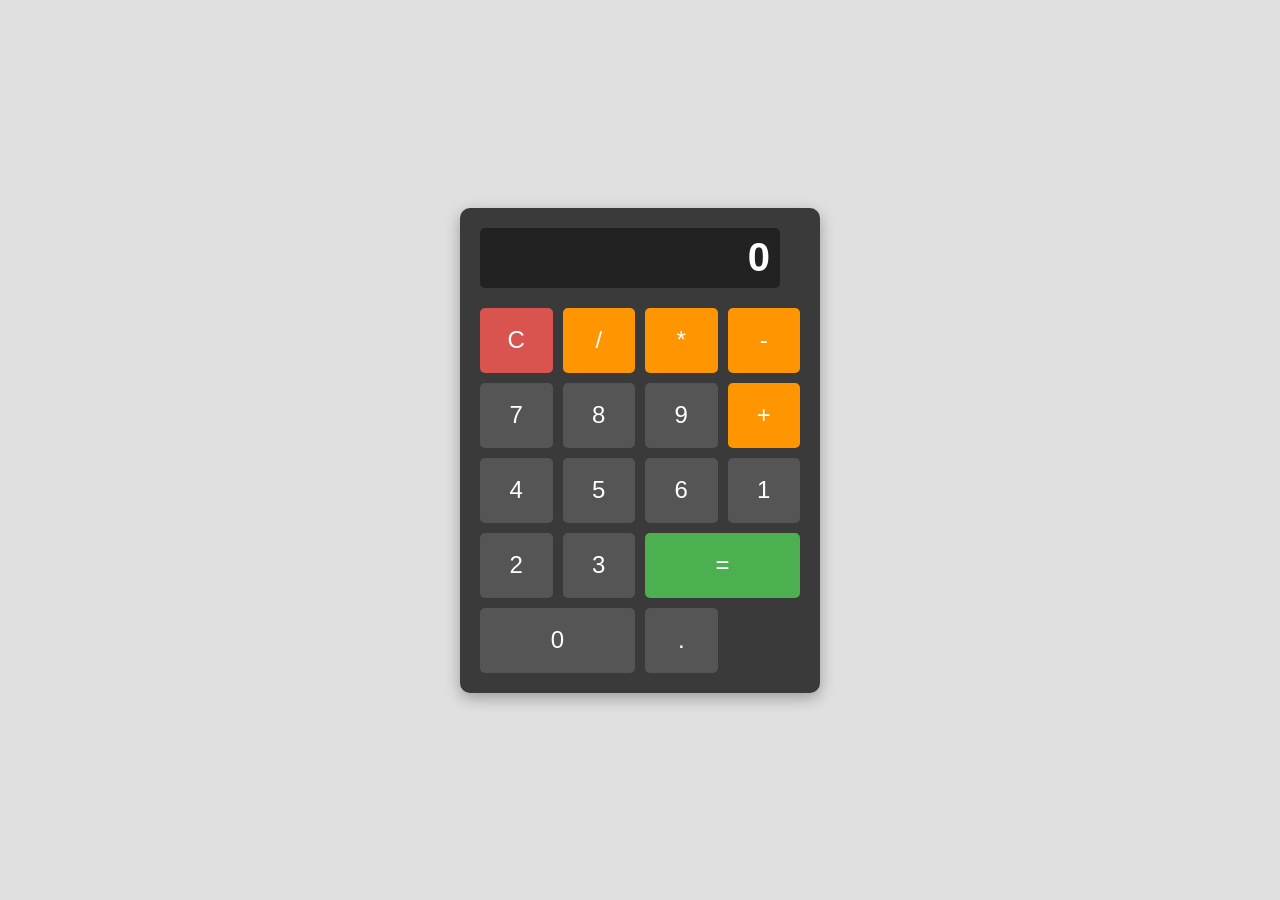
==== Calculator/index.html @ b73c1699 "first commit" ====
<!DOCTYPE html>
<html lang="en">
<head>
    <meta charset="UTF-8">
    <meta name="viewport" content="width=device-width, initial-scale=1.0">
    <title>Simple Calculator</title>
    <link rel="stylesheet" href="style.css">
</head>
<body>
    <div class="calculator">
        <div class="display">
            <input type="text" id="calculator-display" value="0" readonly>
        </div>
        <div class="buttons">
            <button class="button clear" data-action="clear">C</button>
            <button class="button operator" data-action="divide">/</button>
            <button class="button operator" data-action="multiply">*</button>
            <button class="button operator" data-action="subtract">-</button>

            <button class="button number">7</button>
            <button class="button number">8</button>
            <button class="button number">9</button>
            <button class="button operator" data-action="add">+</button>

            <button class="button number">4</button>
            <button class="button number">5</button>
            <button class="button number">6</button>

            <button class="button number">1</button>
            <button class="button number">2</button>
            <button class="button number">3</button>
            <button class="button equal" data-action="calculate">=</button>

            <button class="button number zero">0</button>
            <button class="button decimal" data-action="decimal">.</button>
        </div>
    </div>
    <script src="script.js"></script>
</body>
</html>
---- Calculator/style.css ----
body {
    display: flex;
    justify-content: center;
    align-items: center;
    min-height: 100vh;
    margin: 0;
    font-family: 'Arial', sans-serif;
    background-color: #e0e0e0;
}

.calculator {
    background-color: #3a3a3a;
    border-radius: 10px;
    box-shadow: 0 5px 15px rgba(0, 0, 0, 0.3);
    padding: 20px;
    width: 320px; /* Fixed width for the calculator */
}

.display {
    margin-bottom: 20px;
}

#calculator-display {
    width: calc(100% - 20px); /* Account for padding */
    height: 60px;
    background-color: #222;
    color: #fff;
    font-size: 2.5em;
    text-align: right;
    border: none;
    border-radius: 5px;
    padding: 0 10px;
    box-sizing: border-box; /* Include padding in width */
    font-weight: bold;
}

.buttons {
    display: grid;
    grid-template-columns: repeat(4, 1fr);
    gap: 10px;
}

.button {
    width: 100%; /* Ensure buttons fill their grid cell */
    height: 65px;
    border: none;
    border-radius: 5px;
    font-size: 1.5em;
    cursor: pointer;
    transition: background-color 0.2s ease;
    display: flex;
    justify-content: center;
    align-items: center;
    color: #fff; /* Default text color */
}

/* Number buttons */
.button.number,
.button.decimal {
    background-color: #555;
}

.button.number:hover,
.button.decimal:hover {
    background-color: #777;
}

/* Operator buttons */
.button.operator {
    background-color: #ff9500;
}

.button.operator:hover {
    background-color: #ffb547;
}

/* Clear button */
.button.clear {
    background-color: #d9534f;
}

.button.clear:hover {
    background-color: #e47875;
}

/* Equal button */
.button.equal {
    background-color: #4CAF50;
    grid-column: span 2; /* Make '=' span two columns */
}

.button.equal:hover {
    background-color: #6dbe72;
}

/* Specific styling for the zero button */
.button.zero {
    grid-column: span 2; /* Make '0' span two columns */
}
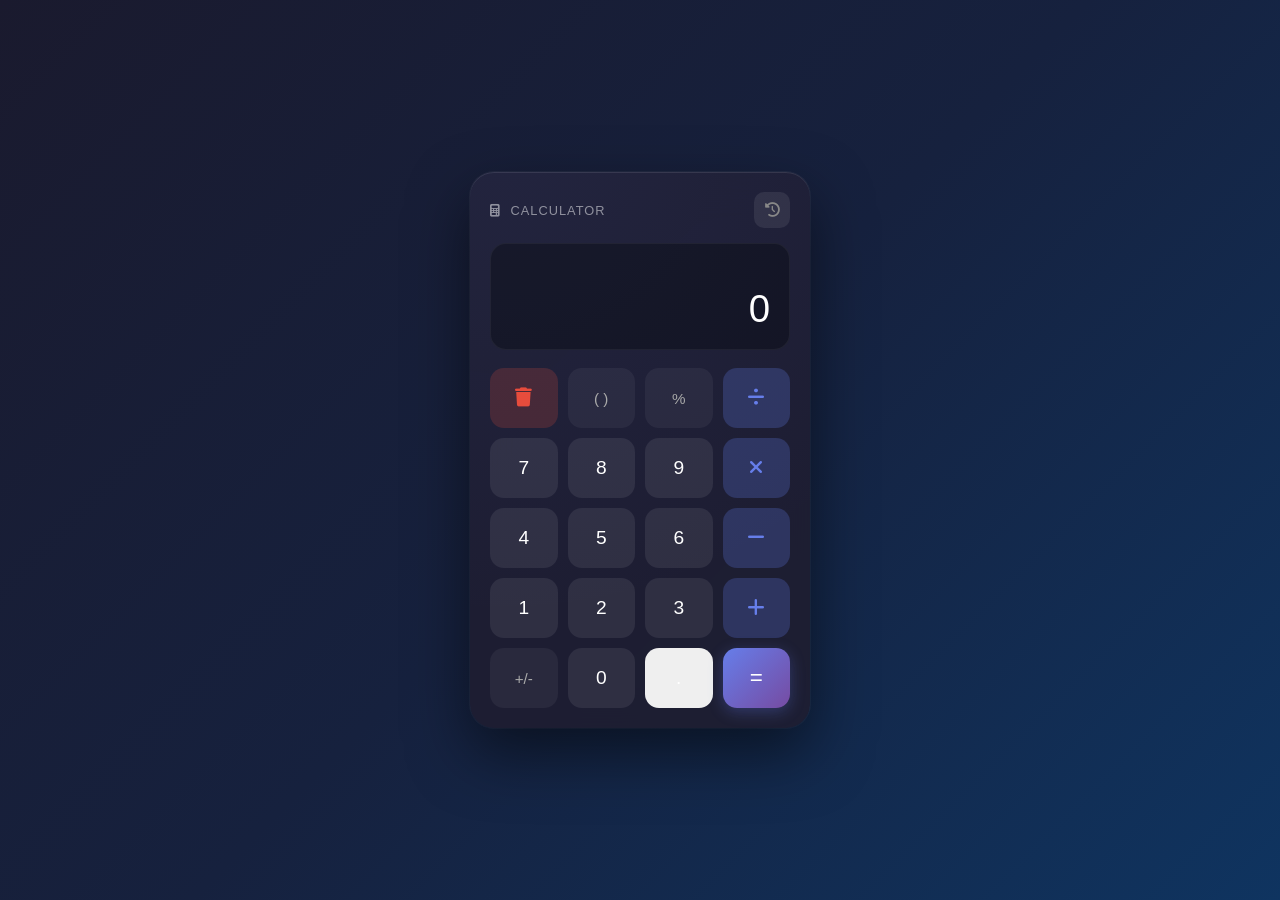
==== commit d909a01c: "Upgrade Analog-Clock with minute ticks, stopwatch, world clocks + Upgrade Calculator with history, k" ====
--- a/Calculator/index.html
+++ b/Calculator/index.html
@@ -3,38 +3,64 @@
 <head>
     <meta charset="UTF-8">
     <meta name="viewport" content="width=device-width, initial-scale=1.0">
-    <title>Simple Calculator</title>
+    <title>Calculator</title>
     <link rel="stylesheet" href="style.css">
+    <link rel="stylesheet" href="https://cdnjs.cloudflare.com/ajax/libs/font-awesome/6.4.0/css/all.min.css">
 </head>
 <body>
     <div class="calculator">
+        <!-- Header -->
+        <div class="calc-header">
+            <span class="calc-title"><i class="fas fa-calculator"></i> Calculator</span>
+            <button class="history-toggle" id="historyToggle"><i class="fas fa-clock-rotate-left"></i></button>
+        </div>
+
+        <!-- Display -->
         <div class="display">
+            <div class="display-expression" id="expression"></div>
             <input type="text" id="calculator-display" value="0" readonly>
         </div>
+
+        <!-- Buttons -->
         <div class="buttons">
-            <button class="button clear" data-action="clear">C</button>
-            <button class="button operator" data-action="divide">/</button>
-            <button class="button operator" data-action="multiply">*</button>
-            <button class="button operator" data-action="subtract">-</button>
+            <button class="button clear" data-action="clear"><i class="fas fa-trash"></i></button>
+            <button class="button parens" data-action="parens">( )</button>
+            <button class="button percent" data-action="percent">%</button>
+            <button class="button operator" data-action="divide"><i class="fas fa-divide"></i></button>
 
             <button class="button number">7</button>
             <button class="button number">8</button>
             <button class="button number">9</button>
-            <button class="button operator" data-action="add">+</button>
+            <button class="button operator" data-action="multiply"><i class="fas fa-xmark"></i></button>
 
             <button class="button number">4</button>
             <button class="button number">5</button>
             <button class="button number">6</button>
+            <button class="button operator" data-action="subtract"><i class="fas fa-minus"></i></button>
 
             <button class="button number">1</button>
             <button class="button number">2</button>
             <button class="button number">3</button>
+            <button class="button operator" data-action="add"><i class="fas fa-plus"></i></button>
+
+            <button class="button negate" data-action="negate">+/-</button>
+            <button class="button number">0</button>
+            <button class="button decimal" data-action="decimal">.</button>
             <button class="button equal" data-action="calculate">=</button>
+        </div>
 
-            <button class="button number zero">0</button>
-            <button class="button decimal" data-action="decimal">.</button>
+        <!-- History Panel -->
+        <div class="history-panel hidden" id="historyPanel">
+            <div class="history-header">
+                <span>History</span>
+                <button class="history-clear" id="historyClear"><i class="fas fa-trash-can"></i></button>
+            </div>
+            <div class="history-list" id="historyList">
+                <div class="history-empty">No calculations yet</div>
+            </div>
         </div>
     </div>
+
     <script src="script.js"></script>
 </body>
-</html>+</html>
--- a/Calculator/style.css
+++ b/Calculator/style.css
@@ -1,99 +1,358 @@
+* {
+    margin: 0;
+    padding: 0;
+    box-sizing: border-box;
+}
+
 body {
     display: flex;
     justify-content: center;
     align-items: center;
     min-height: 100vh;
-    margin: 0;
-    font-family: 'Arial', sans-serif;
-    background-color: #e0e0e0;
-}
-
+    font-family: 'Segoe UI', Arial, sans-serif;
+    background: linear-gradient(135deg, #1a1a2e, #16213e, #0f3460);
+    overflow: hidden;
+}
+
+/* ===== Calculator ===== */
 .calculator {
-    background-color: #3a3a3a;
+    width: 340px;
+    background: rgba(30, 30, 50, 0.95);
+    border-radius: 24px;
+    padding: 20px;
+    box-shadow:
+        0 25px 60px rgba(0, 0, 0, 0.5),
+        0 0 0 1px rgba(255, 255, 255, 0.05),
+        inset 0 1px 0 rgba(255, 255, 255, 0.1);
+    backdrop-filter: blur(20px);
+    position: relative;
+    overflow: hidden;
+}
+
+.calculator::before {
+    content: '';
+    position: absolute;
+    top: -50%;
+    left: -50%;
+    width: 200%;
+    height: 200%;
+    background: radial-gradient(circle at 30% 20%, rgba(102, 126, 234, 0.08), transparent 50%);
+    pointer-events: none;
+}
+
+/* ===== Header ===== */
+.calc-header {
+    display: flex;
+    justify-content: space-between;
+    align-items: center;
+    margin-bottom: 15px;
+    position: relative;
+}
+
+.calc-title {
+    color: rgba(255, 255, 255, 0.5);
+    font-size: 0.8em;
+    letter-spacing: 1px;
+    text-transform: uppercase;
+}
+
+.calc-title i {
+    margin-right: 5px;
+}
+
+.history-toggle {
+    background: rgba(255, 255, 255, 0.08);
+    border: none;
+    color: #888;
+    width: 36px;
+    height: 36px;
     border-radius: 10px;
-    box-shadow: 0 5px 15px rgba(0, 0, 0, 0.3);
-    padding: 20px;
-    width: 320px; /* Fixed width for the calculator */
-}
-
+    cursor: pointer;
+    font-size: 0.9em;
+    transition: all 0.2s;
+    display: flex;
+    align-items: center;
+    justify-content: center;
+}
+
+.history-toggle:hover {
+    background: rgba(255, 255, 255, 0.15);
+    color: #667eea;
+}
+
+.history-toggle.active {
+    background: rgba(102, 126, 234, 0.2);
+    color: #667eea;
+}
+
+/* ===== Display ===== */
 .display {
-    margin-bottom: 20px;
+    background: rgba(0, 0, 0, 0.3);
+    border-radius: 16px;
+    padding: 18px 20px;
+    margin-bottom: 18px;
+    border: 1px solid rgba(255, 255, 255, 0.05);
+    position: relative;
+    overflow: hidden;
+}
+
+.display-expression {
+    font-size: 0.85em;
+    color: #888;
+    text-align: right;
+    min-height: 20px;
+    margin-bottom: 5px;
+    font-variant-numeric: tabular-nums;
+    word-break: break-all;
 }
 
 #calculator-display {
-    width: calc(100% - 20px); /* Account for padding */
-    height: 60px;
-    background-color: #222;
-    color: #fff;
-    font-size: 2.5em;
+    width: 100%;
+    background: none;
+    border: none;
+    outline: none;
+    color: #fff;
+    font-size: 2.4em;
+    font-weight: 300;
     text-align: right;
-    border: none;
-    border-radius: 5px;
-    padding: 0 10px;
-    box-sizing: border-box; /* Include padding in width */
-    font-weight: bold;
-}
-
+    font-family: 'Segoe UI', Arial, sans-serif;
+    font-variant-numeric: tabular-nums;
+    letter-spacing: -1px;
+}
+
+/* ===== Buttons ===== */
 .buttons {
     display: grid;
     grid-template-columns: repeat(4, 1fr);
     gap: 10px;
+    position: relative;
 }
 
 .button {
-    width: 100%; /* Ensure buttons fill their grid cell */
-    height: 65px;
+    height: 60px;
     border: none;
-    border-radius: 5px;
-    font-size: 1.5em;
+    border-radius: 14px;
+    font-size: 1.2em;
+    font-weight: 500;
     cursor: pointer;
-    transition: background-color 0.2s ease;
+    transition: all 0.15s;
     display: flex;
     justify-content: center;
     align-items: center;
-    color: #fff; /* Default text color */
+    color: #fff;
+    position: relative;
+    overflow: hidden;
+    font-family: inherit;
+    -webkit-tap-highlight-color: transparent;
+}
+
+.button::after {
+    content: '';
+    position: absolute;
+    top: 50%;
+    left: 50%;
+    width: 0;
+    height: 0;
+    background: rgba(255, 255, 255, 0.2);
+    border-radius: 50%;
+    transform: translate(-50%, -50%);
+    transition: width 0.3s, height 0.3s;
+}
+
+.button:active::after {
+    width: 120px;
+    height: 120px;
 }
 
 /* Number buttons */
-.button.number,
-.button.decimal {
-    background-color: #555;
-}
-
-.button.number:hover,
-.button.decimal:hover {
-    background-color: #777;
+.button.number {
+    background: rgba(255, 255, 255, 0.08);
+}
+
+.button.number:hover {
+    background: rgba(255, 255, 255, 0.15);
 }
 
 /* Operator buttons */
 .button.operator {
-    background-color: #ff9500;
+    background: rgba(102, 126, 234, 0.25);
+    color: #667eea;
 }
 
 .button.operator:hover {
-    background-color: #ffb547;
+    background: rgba(102, 126, 234, 0.4);
+}
+
+.button.operator.active-op {
+    background: #667eea;
+    color: #fff;
+    box-shadow: 0 4px 15px rgba(102, 126, 234, 0.4);
 }
 
 /* Clear button */
 .button.clear {
-    background-color: #d9534f;
+    background: rgba(231, 76, 60, 0.2);
+    color: #e74c3c;
 }
 
 .button.clear:hover {
-    background-color: #e47875;
+    background: rgba(231, 76, 60, 0.35);
+}
+
+/* Percent, Parens, Negate */
+.button.percent, .button.parens, .button.negate {
+    background: rgba(255, 255, 255, 0.05);
+    color: #aaa;
+    font-size: 0.95em;
+}
+
+.button.percent:hover, .button.parens:hover, .button.negate:hover {
+    background: rgba(255, 255, 255, 0.12);
+    color: #fff;
 }
 
 /* Equal button */
 .button.equal {
-    background-color: #4CAF50;
-    grid-column: span 2; /* Make '=' span two columns */
+    background: linear-gradient(135deg, #667eea, #764ba2);
+    color: #fff;
+    font-size: 1.4em;
+    box-shadow: 0 4px 15px rgba(102, 126, 234, 0.3);
 }
 
 .button.equal:hover {
-    background-color: #6dbe72;
-}
-
-/* Specific styling for the zero button */
-.button.zero {
-    grid-column: span 2; /* Make '0' span two columns */
-}+    box-shadow: 0 6px 20px rgba(102, 126, 234, 0.5);
+    transform: translateY(-1px);
+}
+
+.button:active {
+    transform: scale(0.95);
+}
+
+/* ===== History Panel ===== */
+.history-panel {
+    position: absolute;
+    top: 0;
+    left: 0;
+    right: 0;
+    bottom: 0;
+    background: rgba(30, 30, 50, 0.98);
+    border-radius: 24px;
+    padding: 20px;
+    z-index: 20;
+    display: flex;
+    flex-direction: column;
+    animation: slideUp 0.3s ease-out;
+}
+
+.history-panel.hidden {
+    display: none;
+}
+
+@keyframes slideUp {
+    from { opacity: 0; transform: translateY(20px); }
+    to { opacity: 1; transform: translateY(0); }
+}
+
+.history-header {
+    display: flex;
+    justify-content: space-between;
+    align-items: center;
+    margin-bottom: 15px;
+    padding-bottom: 12px;
+    border-bottom: 1px solid rgba(255, 255, 255, 0.08);
+}
+
+.history-header span {
+    color: #fff;
+    font-size: 1.1em;
+    font-weight: 600;
+}
+
+.history-clear {
+    background: none;
+    border: none;
+    color: #888;
+    cursor: pointer;
+    font-size: 0.9em;
+    padding: 5px 10px;
+    border-radius: 8px;
+    transition: all 0.2s;
+}
+
+.history-clear:hover {
+    background: rgba(231, 76, 60, 0.2);
+    color: #e74c3c;
+}
+
+.history-list {
+    flex: 1;
+    overflow-y: auto;
+}
+
+.history-empty {
+    color: #555;
+    text-align: center;
+    margin-top: 40px;
+    font-size: 0.9em;
+}
+
+.history-item {
+    padding: 12px;
+    border-radius: 10px;
+    margin-bottom: 8px;
+    cursor: pointer;
+    transition: background 0.2s;
+    animation: fadeIn 0.3s ease-out;
+}
+
+@keyframes fadeIn {
+    from { opacity: 0; transform: translateY(-5px); }
+    to { opacity: 1; transform: translateY(0); }
+}
+
+.history-item:hover {
+    background: rgba(255, 255, 255, 0.06);
+}
+
+.history-item .hist-expr {
+    color: #888;
+    font-size: 0.85em;
+    margin-bottom: 3px;
+    word-break: break-all;
+}
+
+.history-item .hist-result {
+    color: #667eea;
+    font-size: 1.2em;
+    font-weight: 600;
+}
+
+.history-list::-webkit-scrollbar {
+    width: 4px;
+}
+
+.history-list::-webkit-scrollbar-track {
+    background: transparent;
+}
+
+.history-list::-webkit-scrollbar-thumb {
+    background: rgba(102, 126, 234, 0.3);
+    border-radius: 2px;
+}
+
+/* ===== Responsive ===== */
+@media (max-width: 380px) {
+    .calculator {
+        width: 300px;
+        padding: 15px;
+    }
+
+    .button {
+        height: 52px;
+        font-size: 1.1em;
+    }
+
+    #calculator-display {
+        font-size: 2em;
+    }
+}
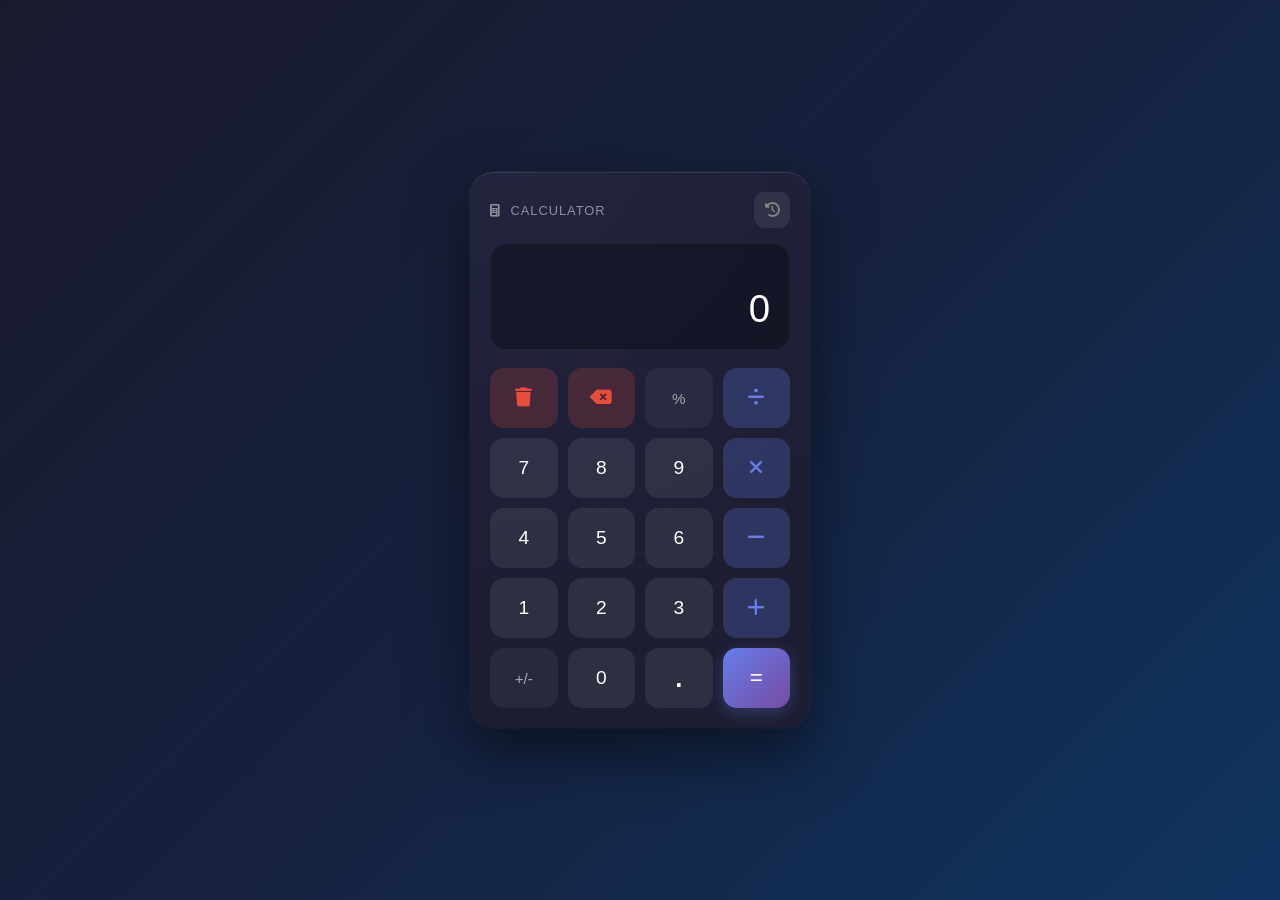
==== commit 00045119: "Add backspace button to Calculator, fix decimal dot visibility" ====
--- a/Calculator/index.html
+++ b/Calculator/index.html
@@ -24,7 +24,7 @@
         <!-- Buttons -->
         <div class="buttons">
             <button class="button clear" data-action="clear"><i class="fas fa-trash"></i></button>
-            <button class="button parens" data-action="parens">( )</button>
+            <button class="button backspace" data-action="backspace"><i class="fas fa-backspace"></i></button>
             <button class="button percent" data-action="percent">%</button>
             <button class="button operator" data-action="divide"><i class="fas fa-divide"></i></button>
 
--- a/Calculator/style.css
+++ b/Calculator/style.css
@@ -189,26 +189,38 @@
     box-shadow: 0 4px 15px rgba(102, 126, 234, 0.4);
 }
 
-/* Clear button */
-.button.clear {
+/* Clear & Backspace buttons */
+.button.clear, .button.backspace {
     background: rgba(231, 76, 60, 0.2);
     color: #e74c3c;
 }
 
-.button.clear:hover {
+.button.clear:hover, .button.backspace:hover {
     background: rgba(231, 76, 60, 0.35);
 }
 
-/* Percent, Parens, Negate */
-.button.percent, .button.parens, .button.negate {
+/* Percent, Negate */
+.button.percent, .button.negate {
     background: rgba(255, 255, 255, 0.05);
     color: #aaa;
     font-size: 0.95em;
 }
 
-.button.percent:hover, .button.parens:hover, .button.negate:hover {
+.button.percent:hover, .button.negate:hover {
     background: rgba(255, 255, 255, 0.12);
     color: #fff;
+}
+
+/* Decimal button - make dot visible */
+.button.decimal {
+    background: rgba(255, 255, 255, 0.08);
+    color: #fff;
+    font-size: 1.6em;
+    font-weight: 700;
+}
+
+.button.decimal:hover {
+    background: rgba(255, 255, 255, 0.15);
 }
 
 /* Equal button */
